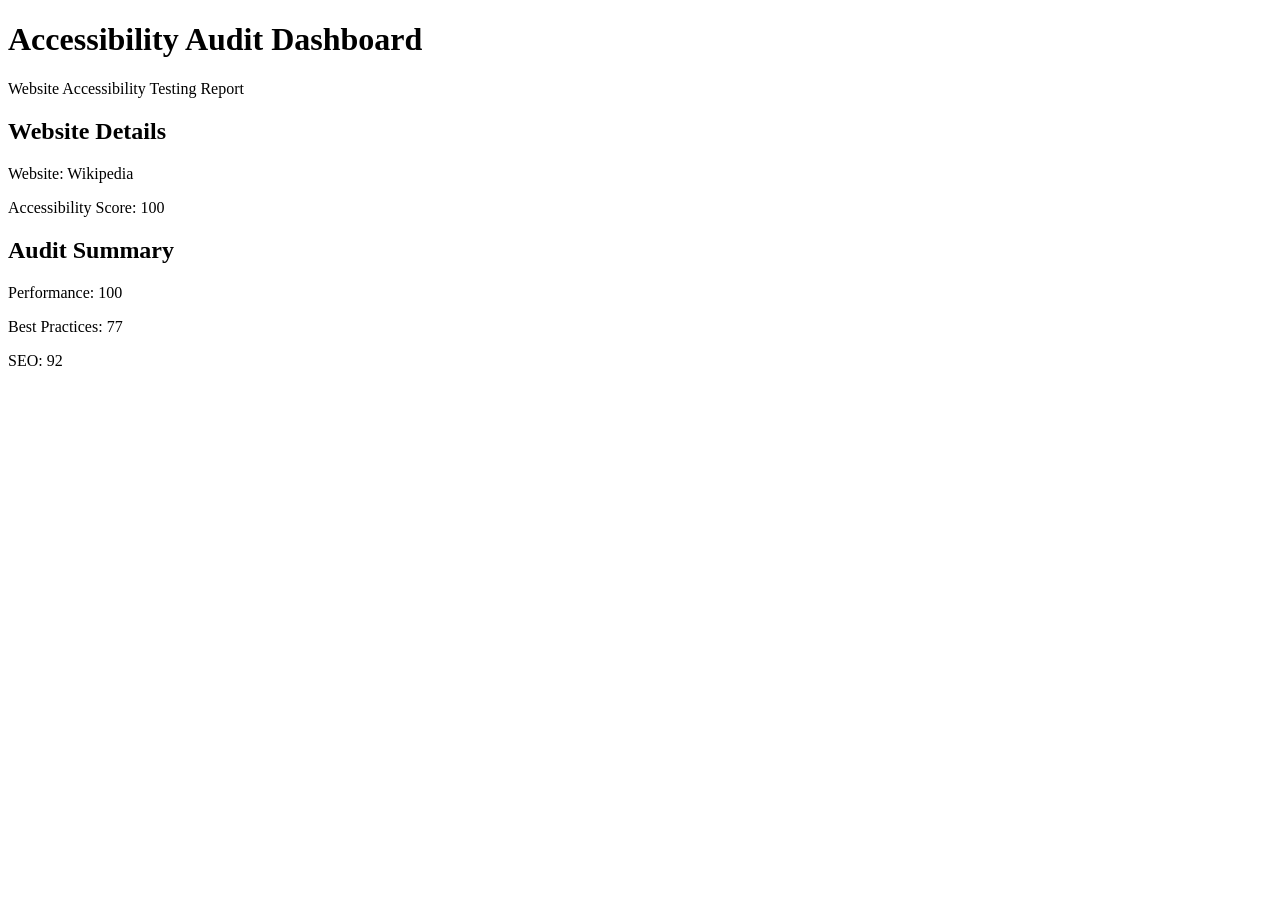
==== index.html @ 0f08fcc6 "Create index.html" ====
<!DOCTYPE html>
<html lang="en">
<head>
    <meta charset="UTF-8">
    <meta name="viewport" content="width=device-width, initial-scale=1.0">
    <title>Accessibility Audit Dashboard</title>
</head>
<body>

    <header>
        <h1>Accessibility Audit Dashboard</h1>
        <p>Website Accessibility Testing Report</p>
    </header>

    <main>
        <section>
            <h2>Website Details</h2>
            <p>Website: Wikipedia</p>
            <p>Accessibility Score: 100</p>
        </section>

        <section>
            <h2>Audit Summary</h2>
            <p>Performance: 100</p>
            <p>Best Practices: 77</p>
            <p>SEO: 92</p>
        </section>

    </main>

</body>
</html>
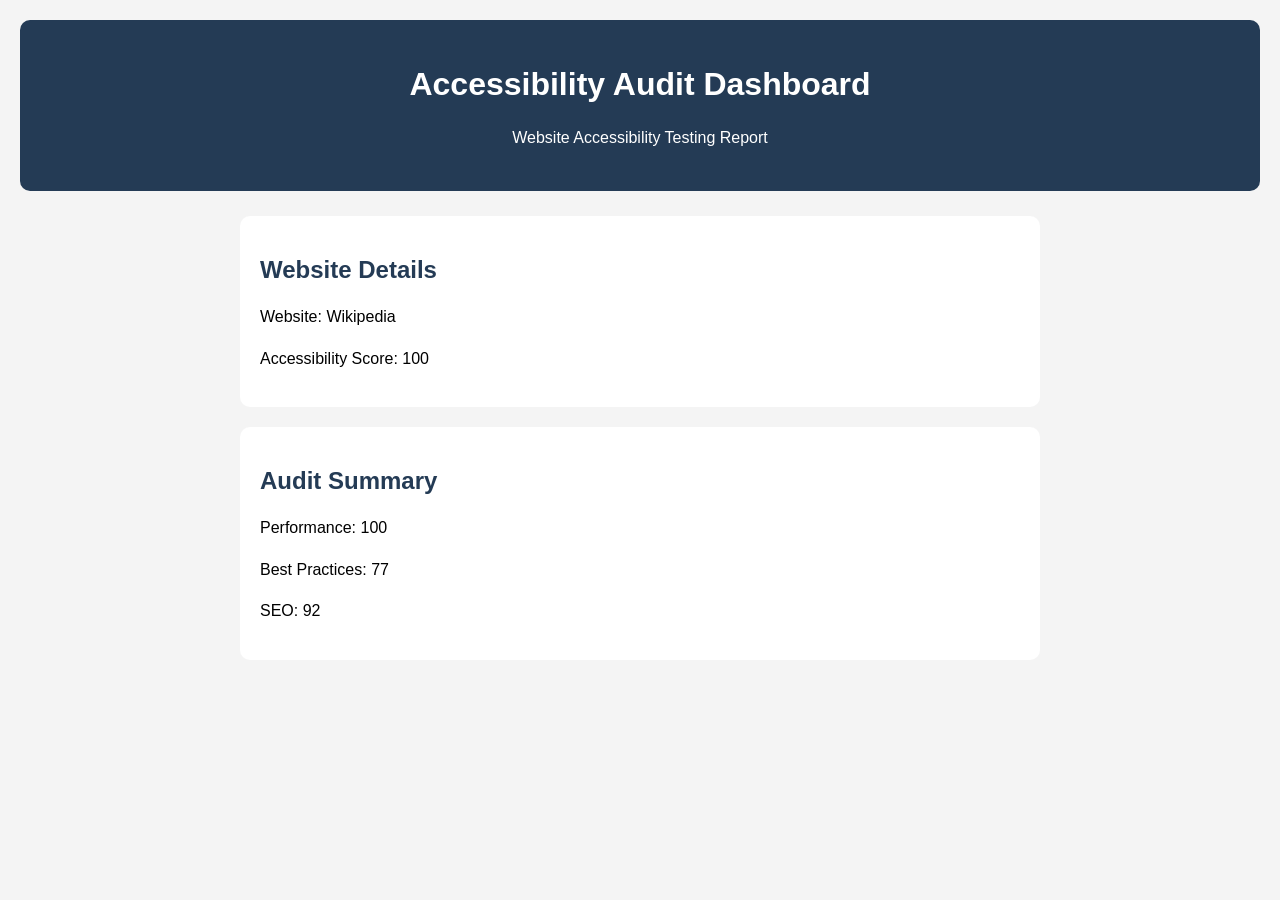
==== commit bef8fd72: "Update index.html" ====
--- a/index.html
+++ b/index.html
@@ -3,6 +3,7 @@
 <html lang="en">
 <head>
     <meta charset="UTF-8">
+    <link rel="stylesheet" href="style.css">
     <meta name="viewport" content="width=device-width, initial-scale=1.0">
     <title>Accessibility Audit Dashboard</title>
 </head>
--- a/style.css
+++ b/style.css
@@ -0,0 +1,36 @@
+
+body {
+    font-family: Arial, sans-serif;
+    background-color: #f4f4f4;
+    margin: 0;
+    padding: 20px;
+}
+
+header {
+    background-color: #243b55;
+    color: white;
+    text-align: center;
+    padding: 25px;
+    border-radius: 10px;
+}
+
+main {
+    max-width: 800px;
+    margin: 25px auto;
+}
+
+section {
+    background-color: white;
+    padding: 20px;
+    margin-bottom: 20px;
+    border-radius: 10px;
+}
+
+h2 {
+    color: #243b55;
+}
+
+p {
+    font-size: 16px;
+    line-height: 1.6;
+}
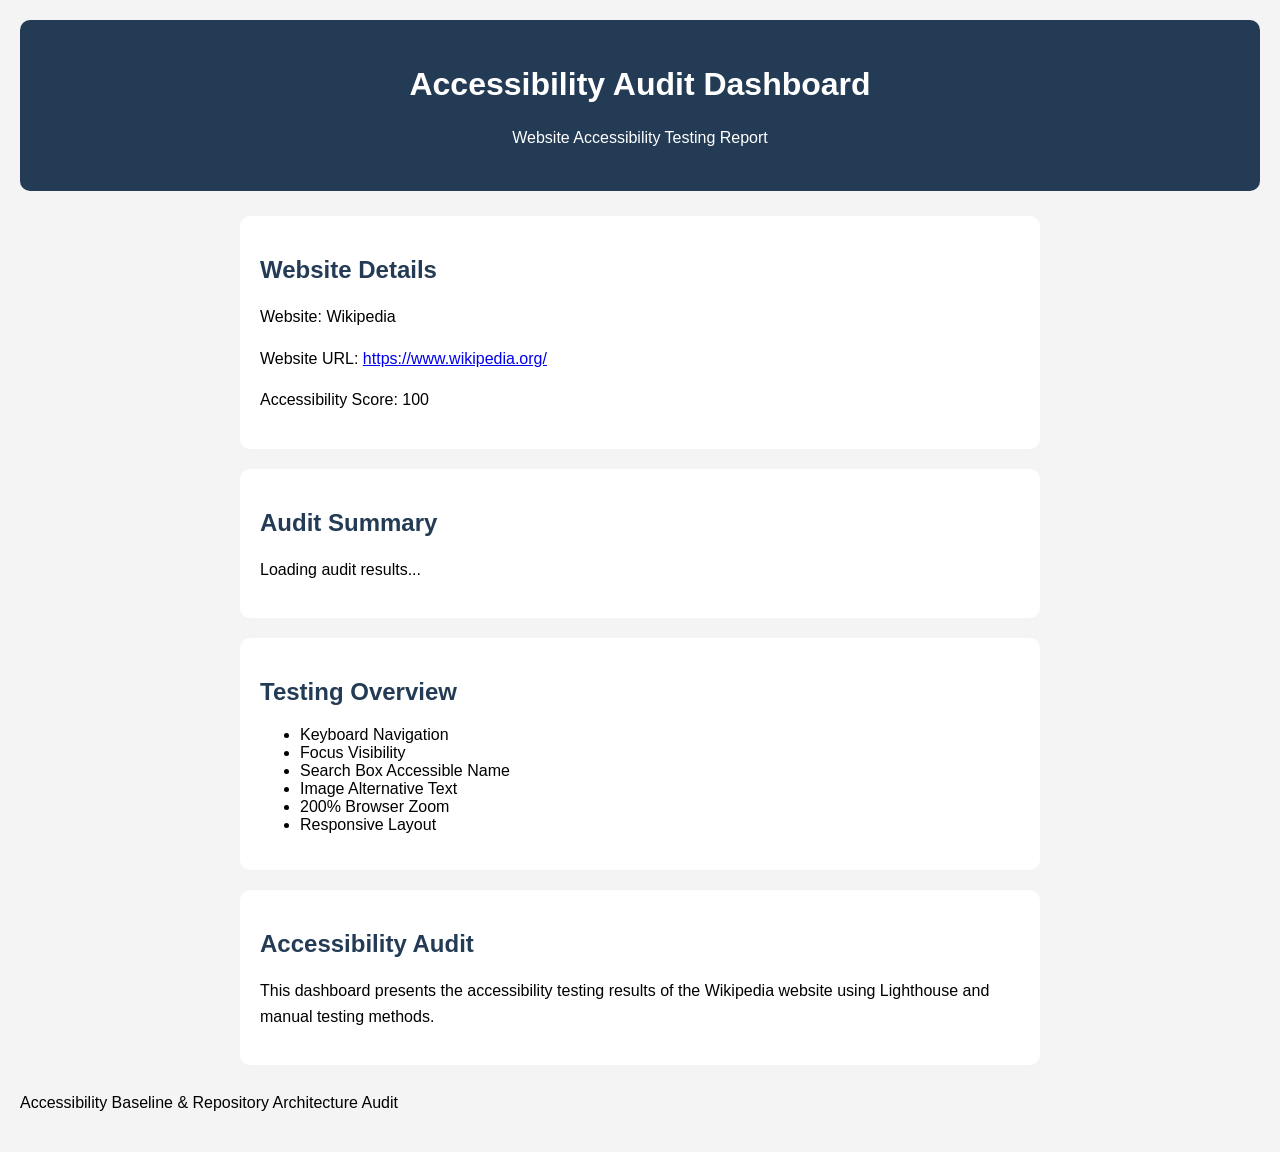
==== commit 332cccf4: "index.html" ====
--- a/index.html
+++ b/index.html
@@ -3,10 +3,13 @@
 <html lang="en">
 <head>
     <meta charset="UTF-8">
+    <meta name="viewport" content="width=device-width, initial-scale=1.0">
+
+    <title>Accessibility Audit Dashboard</title>
+
     <link rel="stylesheet" href="style.css">
-    <meta name="viewport" content="width=device-width, initial-scale=1.0">
-    <title>Accessibility Audit Dashboard</title>
 </head>
+<script src="script.js"></script>
 <body>
 
     <header>
@@ -15,20 +18,53 @@
     </header>
 
     <main>
+
         <section>
             <h2>Website Details</h2>
             <p>Website: Wikipedia</p>
+            <p>Website URL: 
+                <a href="https://www.wikipedia.org/" target="_blank">
+                    https://www.wikipedia.org/
+                </a>
+            </p>
             <p>Accessibility Score: 100</p>
         </section>
 
         <section>
             <h2>Audit Summary</h2>
-            <p>Performance: 100</p>
-            <p>Best Practices: 77</p>
-            <p>SEO: 92</p>
+            <div id="results">
+                <p>Loading audit results...</p>
+            </div>
+        </section>
+
+        <section>
+            <h2>Testing Overview</h2>
+            <ul>
+                <li>Keyboard Navigation</li>
+                <li>Focus Visibility</li>
+                <li>Search Box Accessible Name</li>
+                <li>Image Alternative Text</li>
+                <li>200% Browser Zoom</li>
+                <li>Responsive Layout</li>
+            </ul>
+        </section>
+
+        <section>
+            <h2>Accessibility Audit</h2>
+            <p>
+                This dashboard presents the accessibility testing
+                results of the Wikipedia website using Lighthouse
+                and manual testing methods.
+            </p>
         </section>
 
     </main>
 
+    <footer>
+        <p>Accessibility Baseline & Repository Architecture Audit</p>
+    </footer>
+
+    <script src="script.js"></script>
+
 </body>
 </html>
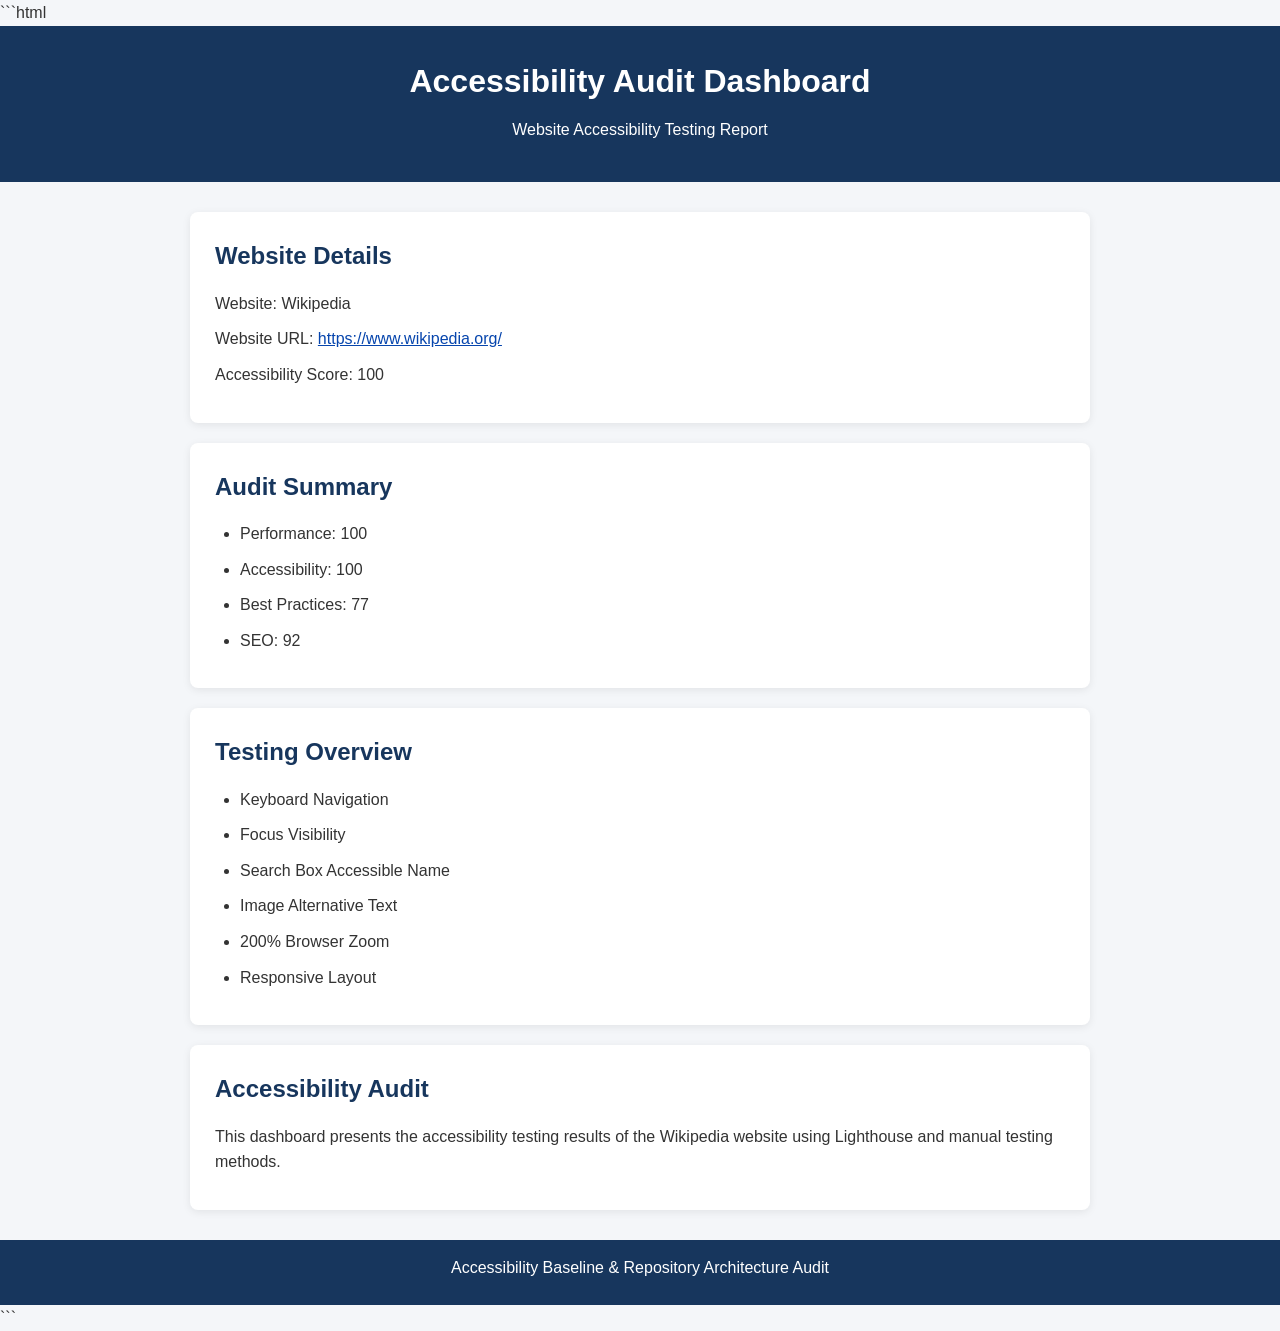
==== commit 615a7498: "Update index.html" ====
--- a/index.html
+++ b/index.html
@@ -1,15 +1,12 @@
-
+```html
 <!DOCTYPE html>
 <html lang="en">
 <head>
     <meta charset="UTF-8">
     <meta name="viewport" content="width=device-width, initial-scale=1.0">
-
     <title>Accessibility Audit Dashboard</title>
-
     <link rel="stylesheet" href="style.css">
 </head>
-<script src="script.js"></script>
 <body>
 
     <header>
@@ -18,11 +15,10 @@
     </header>
 
     <main>
-
         <section>
             <h2>Website Details</h2>
             <p>Website: Wikipedia</p>
-            <p>Website URL: 
+            <p>Website URL:
                 <a href="https://www.wikipedia.org/" target="_blank">
                     https://www.wikipedia.org/
                 </a>
@@ -57,7 +53,6 @@
                 and manual testing methods.
             </p>
         </section>
-
     </main>
 
     <footer>
@@ -65,6 +60,6 @@
     </footer>
 
     <script src="script.js"></script>
-
 </body>
 </html>
+```
--- a/style.css
+++ b/style.css
@@ -1,36 +1,82 @@
+
+* {
+    margin: 0;
+    padding: 0;
+    box-sizing: border-box;
+}
 
 body {
     font-family: Arial, sans-serif;
-    background-color: #f4f4f4;
-    margin: 0;
-    padding: 20px;
+    background-color: #f4f6f9;
+    color: #333;
+    line-height: 1.6;
 }
 
 header {
-    background-color: #243b55;
+    background-color: #17365d;
     color: white;
     text-align: center;
-    padding: 25px;
-    border-radius: 10px;
+    padding: 30px 15px;
+}
+
+header h1 {
+    margin-bottom: 10px;
 }
 
 main {
-    max-width: 800px;
-    margin: 25px auto;
+    width: 90%;
+    max-width: 900px;
+    margin: 30px auto;
 }
 
 section {
     background-color: white;
-    padding: 20px;
+    padding: 25px;
     margin-bottom: 20px;
-    border-radius: 10px;
+    border-radius: 8px;
+    box-shadow: 0 2px 8px rgba(0, 0, 0, 0.08);
 }
 
 h2 {
-    color: #243b55;
+    color: #17365d;
+    margin-bottom: 15px;
 }
 
-p {
-    font-size: 16px;
-    line-height: 1.6;
+p, li {
+    margin-bottom: 10px;
 }
+
+ul {
+    padding-left: 25px;
+}
+
+a {
+    color: #0645ad;
+    text-decoration: underline;
+}
+
+a:focus, a:hover {
+    outline: 2px solid #17365d;
+    outline-offset: 3px;
+}
+
+footer {
+    background-color: #17365d;
+    color: white;
+    text-align: center;
+    padding: 15px;
+}
+
+@media (max-width: 600px) {
+    header h1 {
+        font-size: 24px;
+    }
+
+    main {
+        width: 95%;
+    }
+
+    section {
+        padding: 18px;
+    }
+}
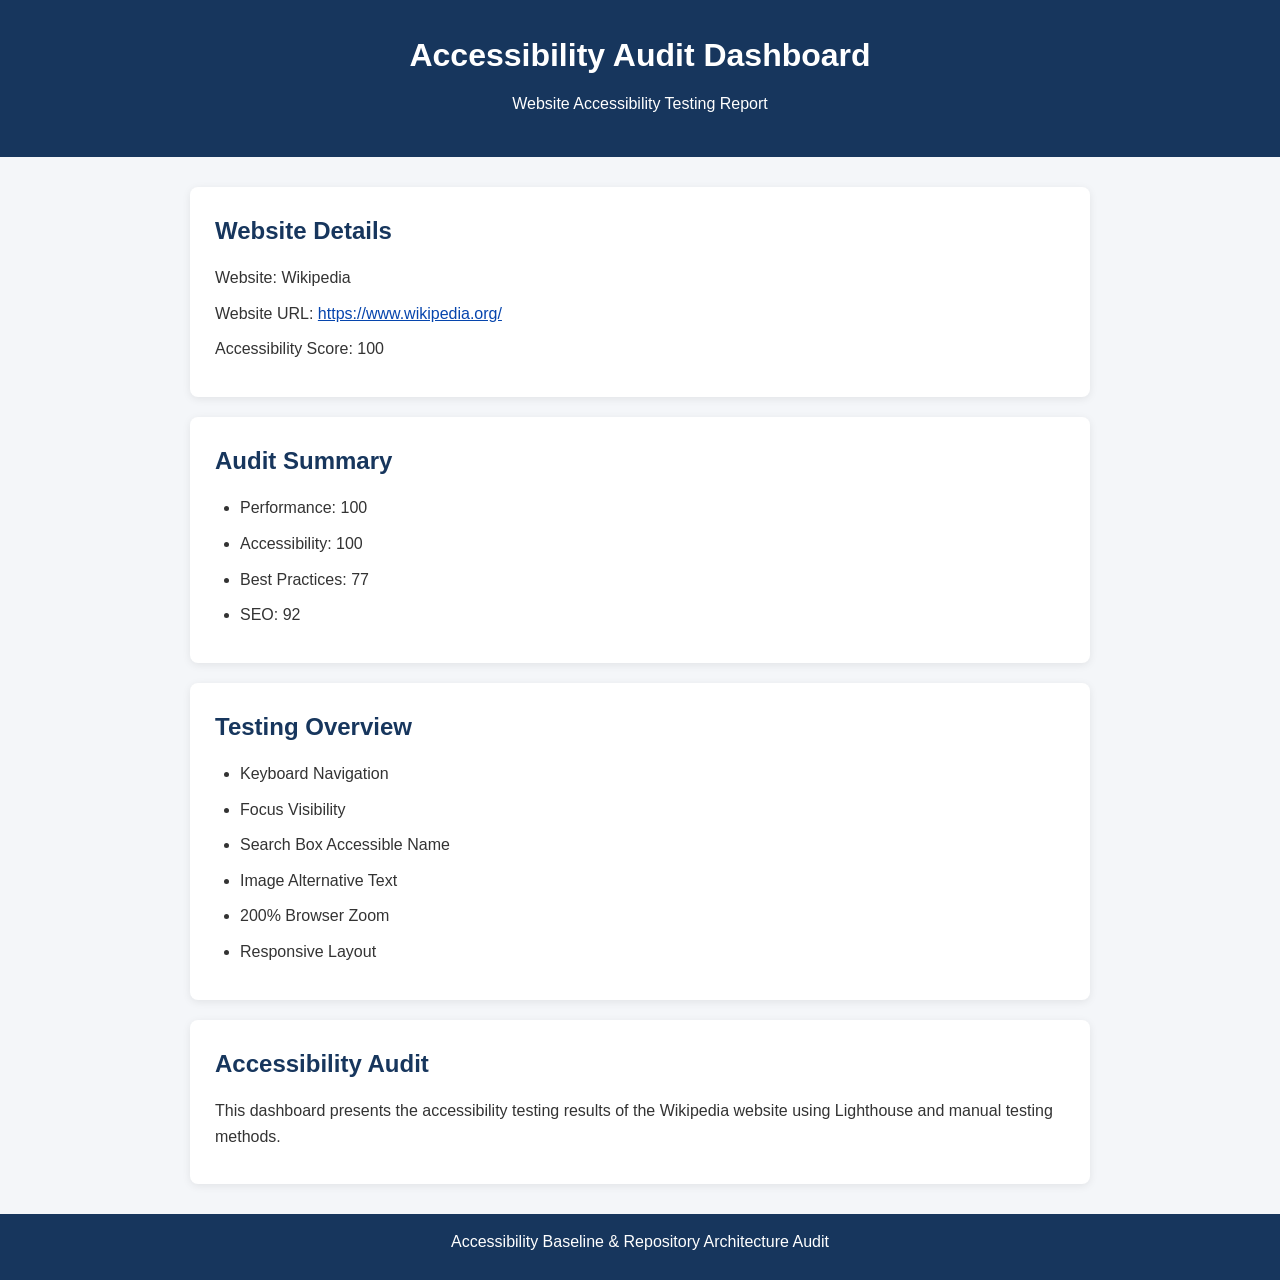
==== commit 62bbdab8: "Update index.html" ====
--- a/index.html
+++ b/index.html
@@ -1,4 +1,4 @@
-```html
+
 <!DOCTYPE html>
 <html lang="en">
 <head>
@@ -62,4 +62,3 @@
     <script src="script.js"></script>
 </body>
 </html>
-```
